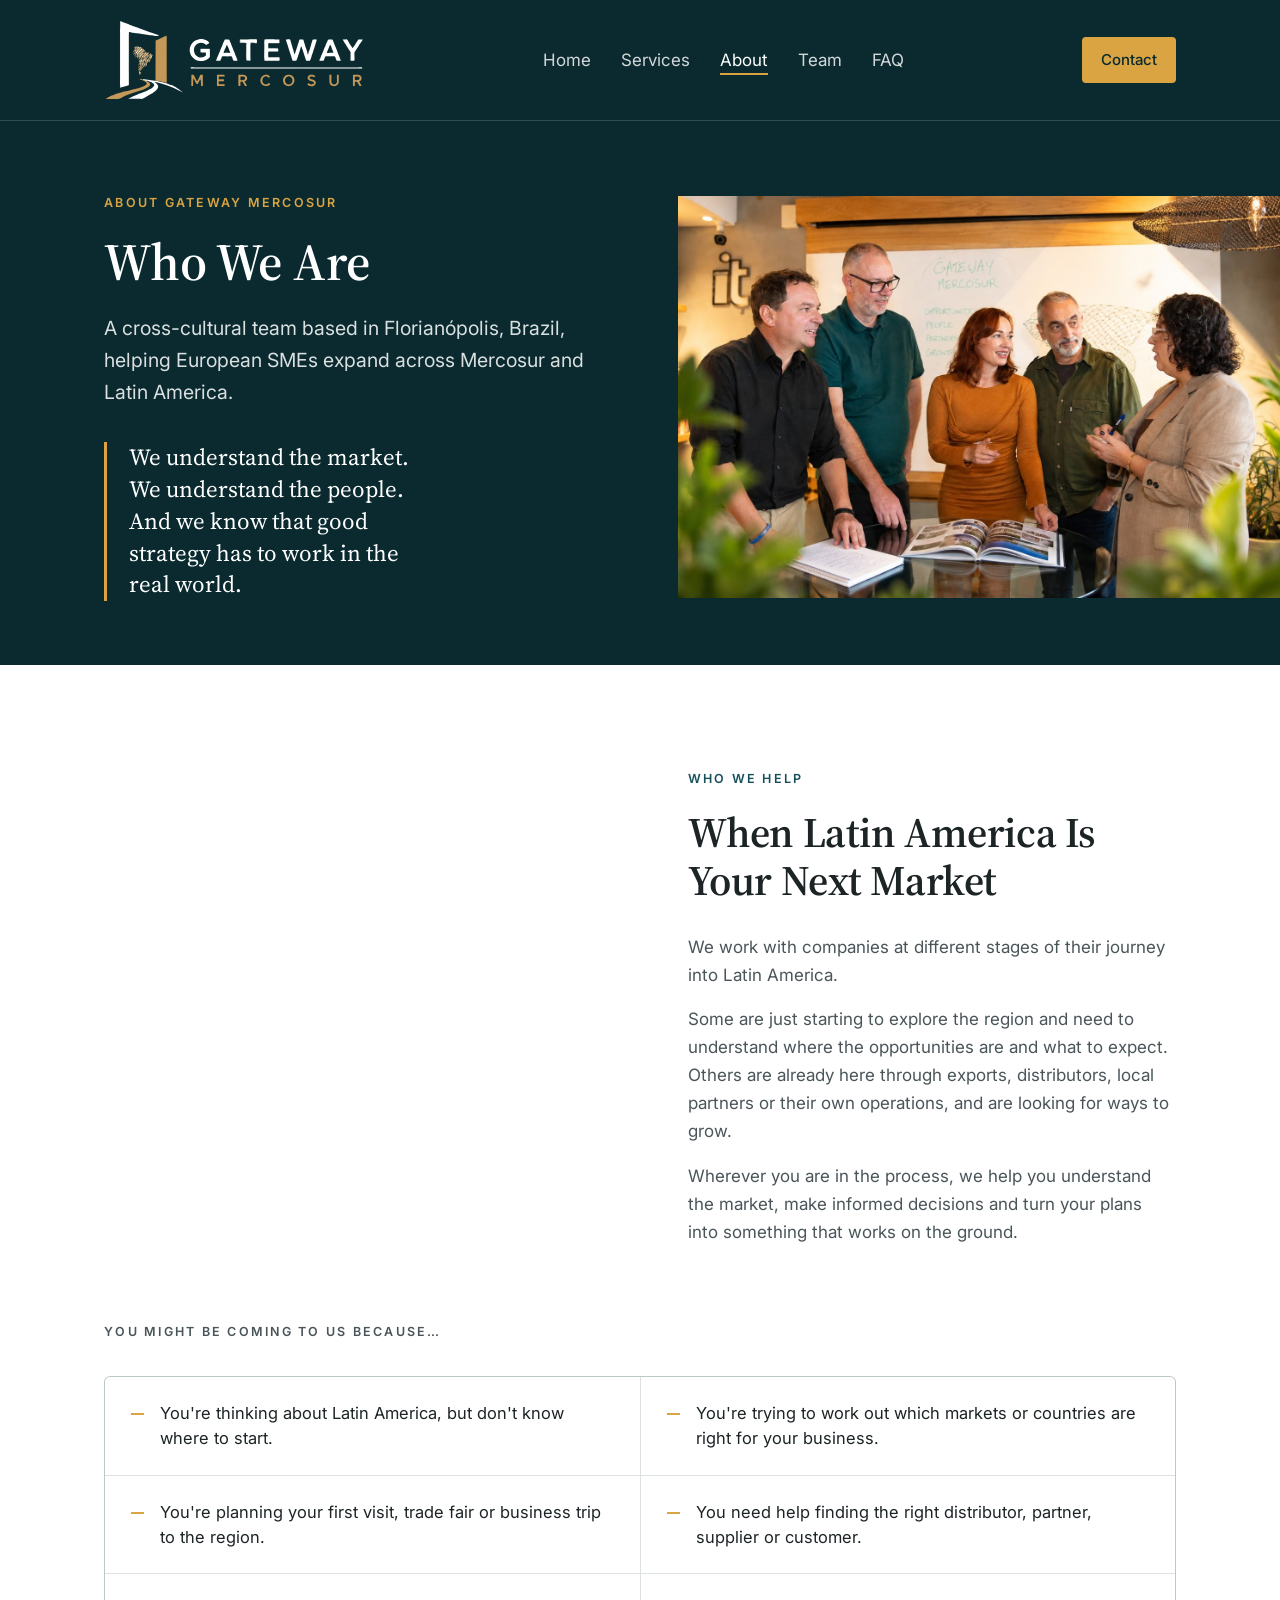
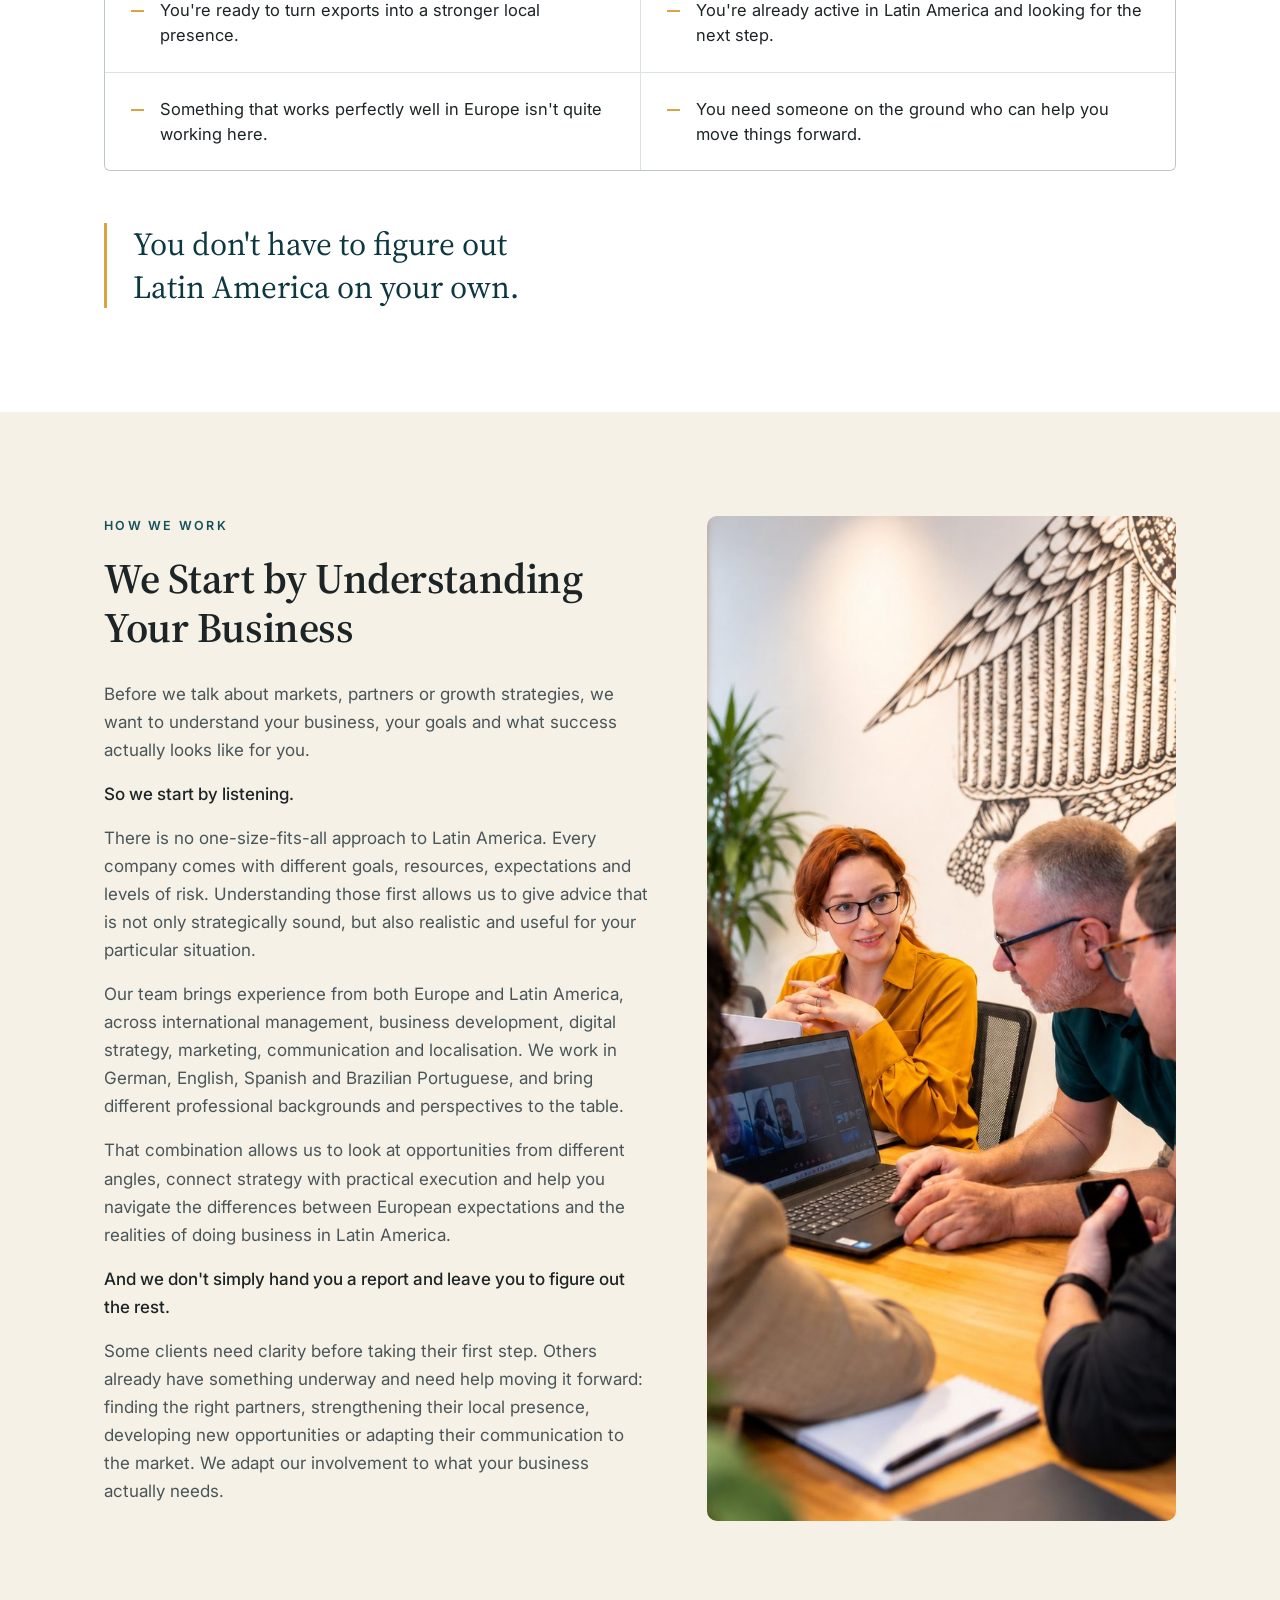
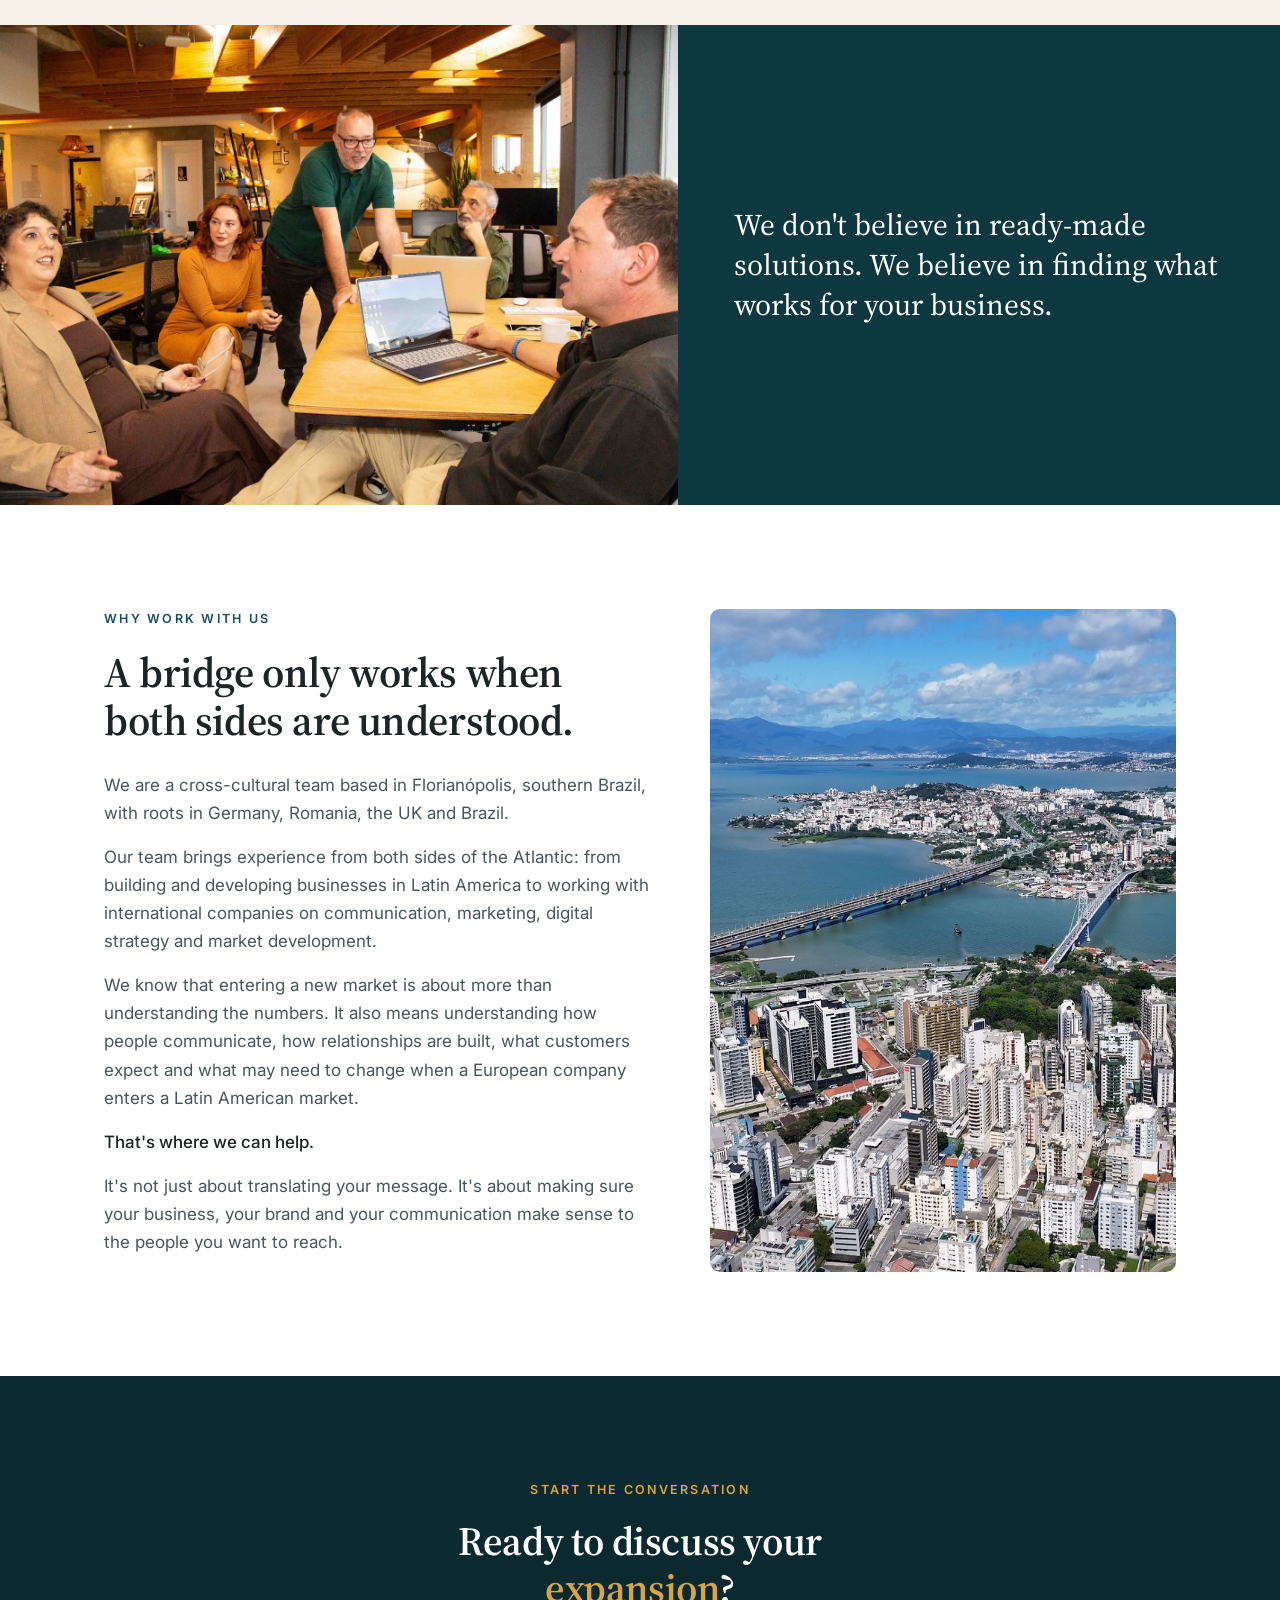
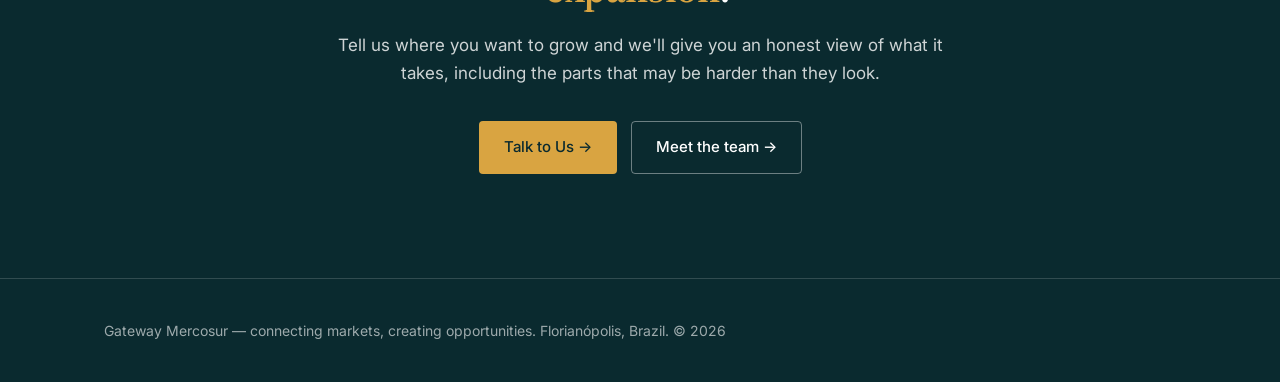
==== about.html @ ada7a51c "Initial commit" ====
<!DOCTYPE html>
<html lang="en">
<head>
<meta charset="utf-8">
<meta name="viewport" content="width=device-width, initial-scale=1">
<title>About | Gateway Mercosur</title>
<meta name="description" content="A cross-cultural team based in Florianópolis, Brazil, helping European SMEs expand across Mercosur and Latin America. Who we help, how we work, and why work with us.">
<link rel="preconnect" href="https://fonts.googleapis.com">
<link rel="preconnect" href="https://fonts.gstatic.com" crossorigin>
<link href="https://fonts.googleapis.com/css2?family=Source+Serif+4:opsz,wght@8..60,400;8..60,600&family=Inter:wght@400;500;600&display=swap" rel="stylesheet">
<link rel="stylesheet" href="assets/css/about.css">
</head>
<body>

<nav class="nav">
  <div class="wrap">
    <a class="brand" href="index.html" aria-label="Gateway Mercosur home"><img class="logo" src="assets/img/logo.svg" alt="Gateway Mercosur" width="1307" height="402"></a>
    <ul class="navlinks">
      <li><a href="index.html">Home</a></li>
      <li><a href="services.html">Services</a></li>
      <li><a href="about.html" aria-current="page">About</a></li>
      <li><a href="team.html">Team</a></li>
      <li><a href="faq.html">FAQ</a></li>
    </ul>
    <a class="btn btn-gold" href="index.html#contact">Contact</a>
    <button class="burger" aria-label="Menu">&#9776;</button>
  </div>
</nav>

<header class="phero">
  <div class="wrap phero-grid">
    <div>
      <span class="eyebrow">About Gateway Mercosur</span>
      <h1>Who We Are</h1>
      <p class="lede">A cross-cultural team based in Florian&oacute;polis, Brazil, helping European SMEs expand across Mercosur and Latin America.</p>
      <p class="phero-quote">We understand the market. We understand the people. And we know that good strategy has to work in the real world.</p>
    </div>
    <div class="phero-art"><img src="assets/img/about-header-team.jpg" alt="The Gateway Mercosur team talking in front of a whiteboard reading Gateway Mercosur: opportunity, people, partners, growth"></div>
  </div>
</header>

<!-- WHO WE HELP -->
<section id="who-we-help">
  <div class="wrap">
    <div class="who-grid">
      <div class="who-art"><picture><source media="(max-width:900px)" srcset="assets/img/who-we-help-graphic-mobile.jpg"><img src="assets/img/who-we-help-graphic.jpg" alt="Illustration of a doorway linking Europe and Latin America, surrounded by icons for industry, people, growth and logistics" loading="lazy"></picture></div>
      <div>
      <div class="sec-head">
      <span class="eyebrow" style="color:var(--petrol-700)">Who We Help</span>
      <h2>When Latin America Is Your Next Market</h2>
    </div>
    <div class="body">
      <p>We work with companies at different stages of their journey into Latin America.</p>
      <p>Some are just starting to explore the region and need to understand where the opportunities are and what to expect. Others are already here through exports, distributors, local partners or their own operations, and are looking for ways to grow.</p>
      <p>Wherever you are in the process, we help you understand the market, make informed decisions and turn your plans into something that works on the ground.</p>
    </div>
      </div>
    </div>
    <div class="prompts-label">You might be coming to us because&hellip;</div>
    <div class="prompts">
      <div class="prompt">You're thinking about Latin America, but don't know where to start.</div>
      <div class="prompt">You're trying to work out which markets or countries are right for your business.</div>
      <div class="prompt">You're planning your first visit, trade fair or business trip to the region.</div>
      <div class="prompt">You need help finding the right distributor, partner, supplier or customer.</div>
      <div class="prompt">You're ready to turn exports into a stronger local presence.</div>
      <div class="prompt">You're already active in Latin America and looking for the next step.</div>
      <div class="prompt">Something that works perfectly well in Europe isn't quite working here.</div>
      <div class="prompt">You need someone on the ground who can help you move things forward.</div>
    </div>

    <p class="pull wide">You don't have to figure out Latin America on your own.</p>
  </div>
</section>

<!-- HOW WE WORK -->
<section class="sand" id="how-we-work">
  <div class="wrap">
    <div class="work-grid">
      <div>
      <div class="sec-head">
      <span class="eyebrow" style="color:var(--petrol-700)">How We Work</span>
      <h2>We Start by Understanding Your Business</h2>
    </div>
    <div class="body">
      <p>Before we talk about markets, partners or growth strategies, we want to understand your business, your goals and what success actually looks like for you.</p>
      <p class="punch">So we start by listening.</p>
      <p>There is no one-size-fits-all approach to Latin America. Every company comes with different goals, resources, expectations and levels of risk. Understanding those first allows us to give advice that is not only strategically sound, but also realistic and useful for your particular situation.</p>
      <p>Our team brings experience from both Europe and Latin America, across international management, business development, digital strategy, marketing, communication and localisation. We work in German, English, Spanish and Brazilian Portuguese, and bring different professional backgrounds and perspectives to the table.</p>
      <p>That combination allows us to look at opportunities from different angles, connect strategy with practical execution and help you navigate the differences between European expectations and the realities of doing business in Latin America.</p>
      <p class="punch">And we don't simply hand you a report and leave you to figure out the rest.</p>
      <p>Some clients need clarity before taking their first step. Others already have something underway and need help moving it forward: finding the right partners, strengthening their local presence, developing new opportunities or adapting their communication to the market. We adapt our involvement to what your business actually needs.</p>
    </div>
      </div>
      <div class="work-art"><img src="assets/img/about-how-we-work.jpg" alt="Four members of the Gateway Mercosur team around a table in a video call, one speaking while the others listen" loading="lazy"></div>
    </div>
  </div>
</section>

<!-- PHOTO BAND -->
<div class="band">
  <div class="grid">
    <div class="bandart"><img src="assets/img/about-office-band.jpg" alt="The Gateway Mercosur team talking around a table in their open-plan office in Florian&oacute;polis"></div>
    <div class="copy">
      <blockquote>We don't believe in ready-made solutions. We believe in finding what works for your business.</blockquote>
    </div>
  </div>
</div>

<!-- WHY WORK WITH US -->
<section id="why-work-with-us">
  <div class="wrap whygrid">
    <div>
    <div class="sec-head">
      <span class="eyebrow" style="color:var(--petrol-700)">Why Work With Us</span>
      <h2>A bridge only works when both sides are understood.</h2>
    </div>
    <div class="body">
      <p>We are a cross-cultural team based in Florian&oacute;polis, southern Brazil, with roots in Germany, Romania, the UK and Brazil.</p>
      <p>Our team brings experience from both sides of the Atlantic: from building and developing businesses in Latin America to working with international companies on communication, marketing, digital strategy and market development.</p>
      <p>We know that entering a new market is about more than understanding the numbers. It also means understanding how people communicate, how relationships are built, what customers expect and what may need to change when a European company enters a Latin American market.</p>
      <p class="punch">That's where we can help.</p>
      <p>It's not just about translating your message. It's about making sure your business, your brand and your communication make sense to the people you want to reach.</p>
    </div>
    </div>
    <div class="whyart"><picture><source media="(max-width:900px)" srcset="assets/img/about-header-team-mobile.jpg"><img src="assets/img/florianopolis-bridges.jpg" alt="Aerial view of Florian&oacute;polis, Brazil, with the Herc&iacute;lio Luz and Colombo Salles bridges crossing the bay to the mainland" loading="lazy"></picture></div>
  </div>
</section>

<section class="cta" id="contact">
  <div class="wrap narrow">
    <span class="eyebrow">Start the conversation</span>
    <h2>Ready to discuss your <span class="accent">expansion</span>?</h2>
    <p>Tell us where you want to grow and we'll give you an honest view of what it takes, including the parts that may be harder than they look.</p>
    <div class="actions">
      <a class="btn btn-gold" href="mailto:hello@gatewaymercosur.com">Talk to Us &rarr;</a>
      <a class="btn btn-line" href="team.html">Meet the team &rarr;</a>
    </div>
  </div>
</section>

<footer>
  <div class="wrap">Gateway Mercosur &mdash; connecting markets, creating opportunities. Florian&oacute;polis, Brazil. &copy; 2026</div>
</footer>

</body>
</html>
---- assets/css/about.css ----
:root{
  --petrol-900:#0A2A2F; --petrol-800:#0E383F; --petrol-700:#16505A;
  --gold:#D9A441; --gold-soft:#EFC97E;
  --sand:#F6F1E6; --sand-deep:#EDE5D4;
  --ink:#1C2426; --ink-soft:#4A5559;
  --line:rgba(10,42,47,.14); --line-dark:rgba(255,255,255,.16);
  --serif:"Source Serif 4",Georgia,serif; --sans:"Inter",system-ui,-apple-system,sans-serif;
  --wrap:1120px;
}
*{box-sizing:border-box}
html{scroll-behavior:smooth}
section[id],header[id],div[id]{scroll-margin-top:132px}
html{overflow-x:hidden}
body{overflow-x:hidden;margin:0;font-family:var(--sans);color:var(--ink);background:#fff;font-size:17px;line-height:1.65;-webkit-font-smoothing:antialiased}
h1,h2,h3{font-family:var(--serif);font-weight:600;line-height:1.16;letter-spacing:-.01em;margin:0}
p{margin:0 0 1.1rem}
a{color:inherit}
img{max-width:100%;display:block}
.wrap{max-width:var(--wrap);margin:0 auto;padding:0 24px}
.narrow{max-width:720px}

/* nav */
.nav{position:sticky;top:0;z-index:60;background:var(--petrol-900);border-bottom:1px solid var(--line-dark)}
.nav .wrap{display:flex;align-items:center;justify-content:space-between;height:120px;gap:18px}
.brand{display:flex;align-items:center;text-decoration:none;flex:0 0 auto}
.brand .logo{height:80px;width:auto;display:block}
.navlinks{display:flex;align-items:center;gap:30px;list-style:none;margin:0;padding:0}
.navlinks a{color:rgba(255,255,255,.82);text-decoration:none;font-size:17px;white-space:nowrap}
.navlinks a:hover,.navlinks a[aria-current]{color:#fff}
.navlinks a[aria-current]{border-bottom:2px solid var(--gold);padding-bottom:3px}
.btn{display:inline-flex;align-items:center;gap:8px;border-radius:4px;font-family:var(--sans);font-size:15px;font-weight:500;padding:13px 24px;text-decoration:none;border:1px solid transparent;cursor:pointer;transition:background .15s,color .15s}
.btn-gold{background:var(--gold);color:var(--petrol-900)}
.btn-gold:hover{background:var(--gold-soft)}
.btn-line{border-color:rgba(255,255,255,.4);color:#fff}
.btn-line:hover{background:rgba(255,255,255,.1)}
.btn-dark{border-color:var(--petrol-900);color:var(--petrol-900)}
.btn-dark:hover{background:var(--petrol-900);color:#fff}
.nav .btn{padding:10px 18px}
.burger{display:none;background:none;border:0;color:#fff;font-size:24px;cursor:pointer}

/* hero */
.phero{background:var(--petrol-900);color:#fff;padding:72px 0 64px;overflow:hidden}
.eyebrow{font-size:12.5px;font-weight:600;letter-spacing:.18em;text-transform:uppercase;color:var(--gold);display:block;margin-bottom:18px}
.phero h1{font-size:clamp(34px,4.2vw,52px);color:#fff;max-width:11ch}
.phero .lede{font-size:19.5px;color:rgba(255,255,255,.85);max-width:44ch;margin-top:20px;margin-bottom:0}
.phero-quote{font-family:var(--serif);font-size:clamp(18px,1.9vw,23px);line-height:1.38;color:#fff;border-left:3px solid var(--gold);padding-left:22px;margin:34px 0 0;max-width:30ch}
.phero-grid{display:grid;grid-template-columns:1.02fr .98fr;gap:56px;align-items:center}
.phero-art{position:relative;margin-right:calc(-1 * max(24px, (100vw - 1120px)/2 + 24px));overflow:hidden;aspect-ratio:3/2}
.phero-art img{position:absolute;inset:0;width:100%;height:100%;object-fit:cover;object-position:50% 50%;display:block}
/* sections */
section{padding:104px 0}
.sand{background:var(--sand)}
.sec-head{max-width:760px}
.sec-head h2{font-size:clamp(28px,3.4vw,42px);margin-top:4px}
.body{max-width:66ch;margin-top:28px;color:var(--ink-soft)}
.body p{margin-bottom:1rem}
.body .punch{color:var(--ink);font-weight:500}

.who-grid{display:grid;grid-template-columns:1.05fr .95fr;gap:44px;align-items:stretch}
.who-art{display:flex;align-items:flex-start}
.who-art img{height:100%;width:auto;max-width:100%;object-fit:contain;object-position:left top;display:block;margin:0;mix-blend-mode:multiply}

/* pull quote */
.whygrid{display:grid;grid-template-columns:1.08fr .92fr;gap:60px;align-items:stretch}
.whygrid .body{margin-top:26px}
.whyart{position:relative;z-index:0;min-height:300px;border-radius:10px;overflow:hidden}
.whyart img{position:absolute;inset:0;width:100%;height:100%;object-fit:cover;object-position:50% 45%;display:block}
.whyart:after{content:"";position:absolute;right:-14px;bottom:-14px;width:104px;height:104px;
  border-right:2px solid var(--gold);border-bottom:2px solid var(--gold);border-radius:0 0 10px 0;z-index:-1}
.pull{font-family:var(--serif);font-size:clamp(23px,2.7vw,32px);line-height:1.32;color:var(--petrol-800);
  border-left:3px solid var(--gold);padding-left:26px;margin:52px 0 0;max-width:22ch}
.pull.wide{max-width:30ch}

/* "you might be coming to us because" */
.prompts{display:grid;grid-template-columns:repeat(2,1fr);gap:1px;background:var(--line);
  border:1px solid var(--line);border-radius:6px;overflow:hidden;margin-top:34px}
.prompt{background:#fff;padding:24px 26px;font-size:16.5px;line-height:1.5;color:var(--ink);
  display:flex;gap:16px;align-items:flex-start}
.sand .prompt{background:var(--sand)}
.prompt:before{content:"";flex:0 0 auto;width:13px;height:2px;background:var(--gold);margin-top:12px}
.prompts-label{font-size:12.5px;font-weight:600;letter-spacing:.18em;text-transform:uppercase;color:var(--ink-soft);margin-top:60px}

.work-grid{display:grid;grid-template-columns:1.08fr .92fr;gap:52px;align-items:stretch}
.work-art{position:relative;z-index:0;border-radius:10px;overflow:hidden;min-height:420px}
.work-art img{position:absolute;inset:0;width:100%;height:100%;object-fit:cover;object-position:50% 38%;display:block}

/* photo band */
.band{background:var(--petrol-800);color:#fff;padding:0}
.band .grid{display:grid;grid-template-columns:1.06fr .94fr;min-height:min(480px,64vh)}
.bandart{position:relative;overflow:hidden}
.bandart img{position:absolute;inset:0;width:100%;height:100%;object-fit:cover;object-position:50% 44%}
.band .copy{padding:64px 56px;display:flex;flex-direction:column;justify-content:center}
.band blockquote{margin:0;font-family:var(--serif);font-size:clamp(22px,2.5vw,30px);line-height:1.34}
.band .who{margin-top:24px;font-size:15.5px;color:rgba(255,255,255,.75);max-width:44ch}
.band .who b{color:#fff;font-weight:600}

/* cta */
.cta{background:var(--petrol-900);color:#fff;text-align:center}
.cta h2{color:#fff;font-size:clamp(28px,3.4vw,40px);max-width:20ch;margin:0 auto}
.cta .accent{color:var(--gold)}
.cta p{color:rgba(255,255,255,.8);max-width:58ch;margin:20px auto 0;font-size:17px}
.cta .actions{display:flex;gap:14px;justify-content:center;flex-wrap:wrap;margin-top:34px}

footer{background:var(--petrol-900);color:rgba(255,255,255,.6);border-top:1px solid var(--line-dark);padding:40px 0;font-size:14px}

@media(max-width:900px){
  section[id],header[id],div[id]{scroll-margin-top:92px}
  .navlinks{display:none}
  .burger{display:block}
  .brand .logo{height:46px}
  .nav .btn{padding:7px 13px;font-size:13.5px;margin-left:auto}
  .nav .wrap{gap:12px}
  .nav .wrap{height:80px}
  .phero{padding:48px 0 44px}
  .phero-grid{grid-template-columns:1fr;gap:26px}
  .phero-art{margin-right:0;aspect-ratio:3/2}
  .phero-art img{object-position:50% 50%}

  section{padding:64px 0}
  .prompts{grid-template-columns:1fr}
  .work-grid{grid-template-columns:1fr;gap:26px}
  .work-art{min-height:0;aspect-ratio:3/4;width:min(100%,340px);margin-left:auto;margin-right:auto}
  .who-grid{grid-template-columns:1fr;gap:20px}
  .who-art{order:2;display:block}
  .who-art img{height:auto;width:100%;max-width:none;object-fit:initial;margin:0 auto}
  .whygrid{grid-template-columns:1fr;gap:30px}
  .whyart{order:2;min-height:0;position:static;overflow:visible;border-radius:0}
  .whyart img{position:static;width:100%;height:auto;object-fit:initial;border-radius:10px}
  .whyart:after{display:none}
  .pull{font-size:22px;padding-left:18px;margin-top:38px;max-width:none}
  .band .grid{grid-template-columns:1fr}
  .bandart{aspect-ratio:7/5}
  .band .copy{padding:44px 24px}
}
@media(prefers-reduced-motion:reduce){html{scroll-behavior:auto}}
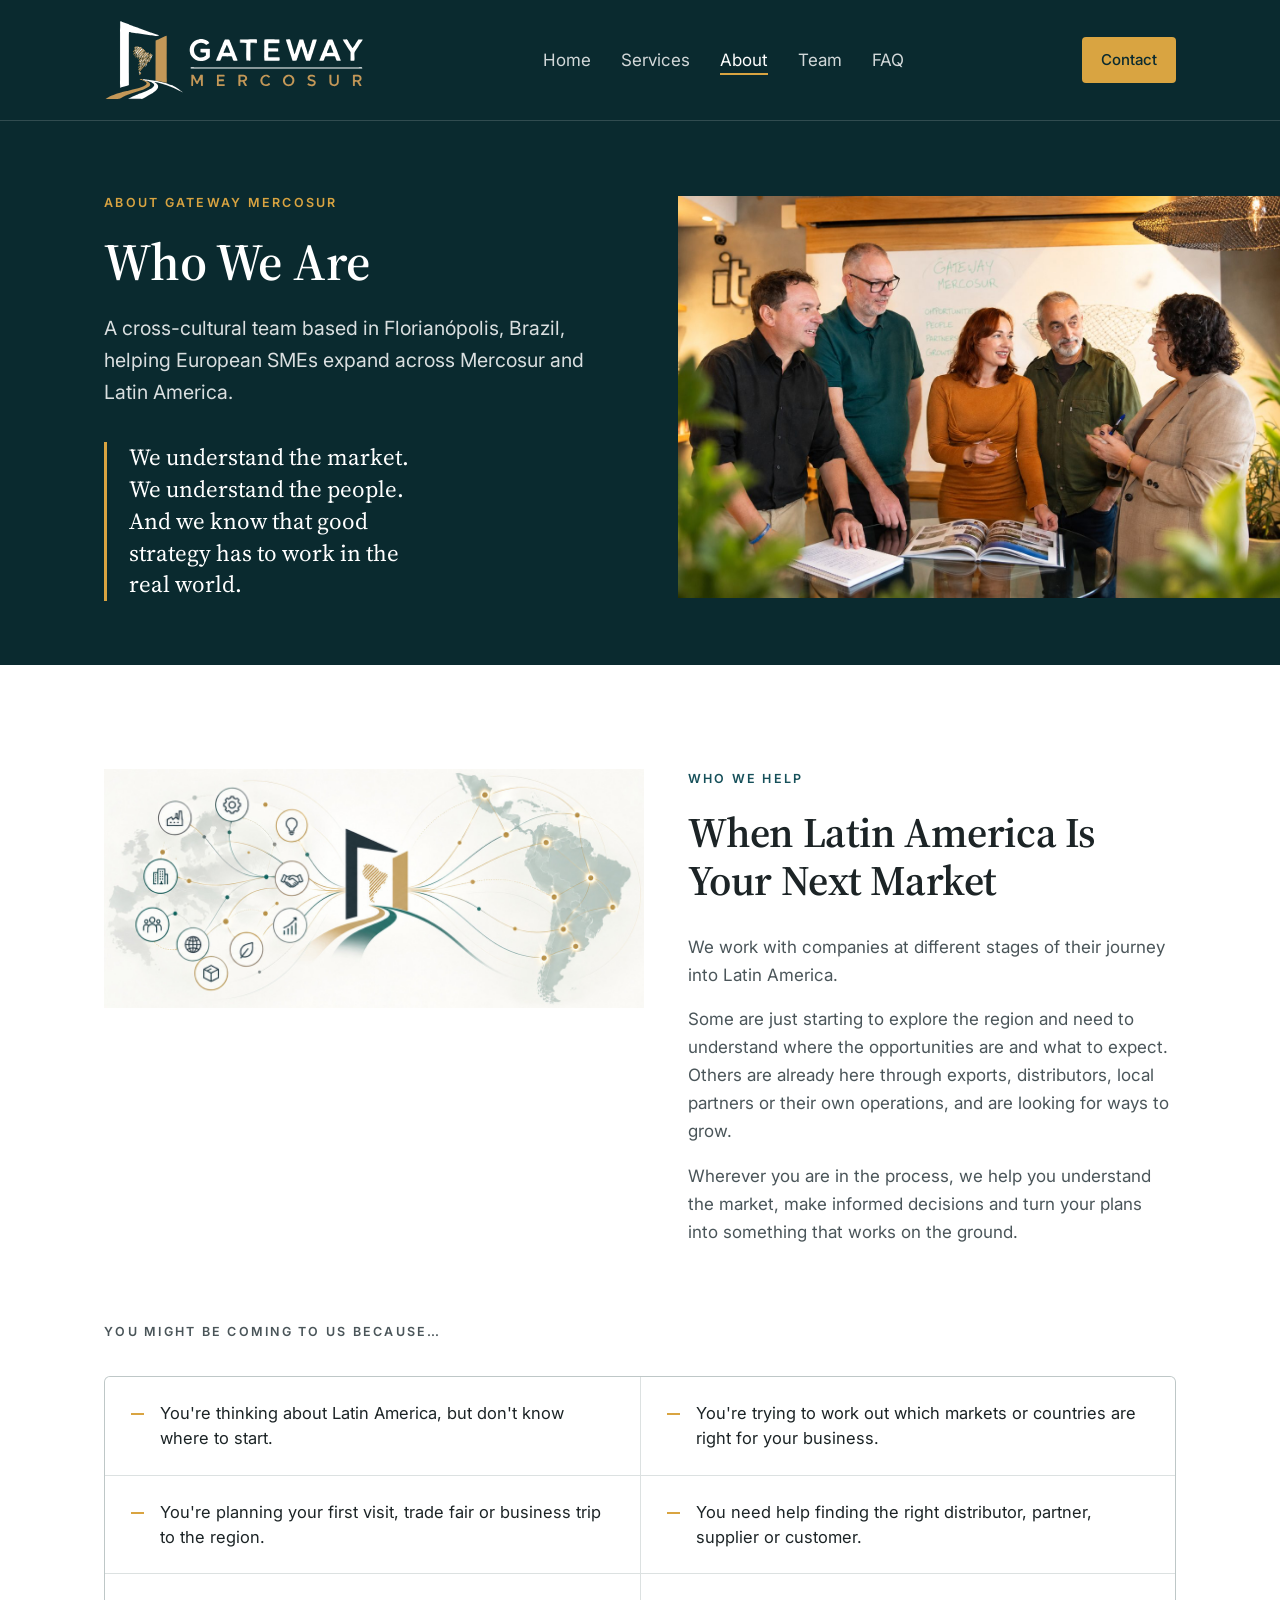
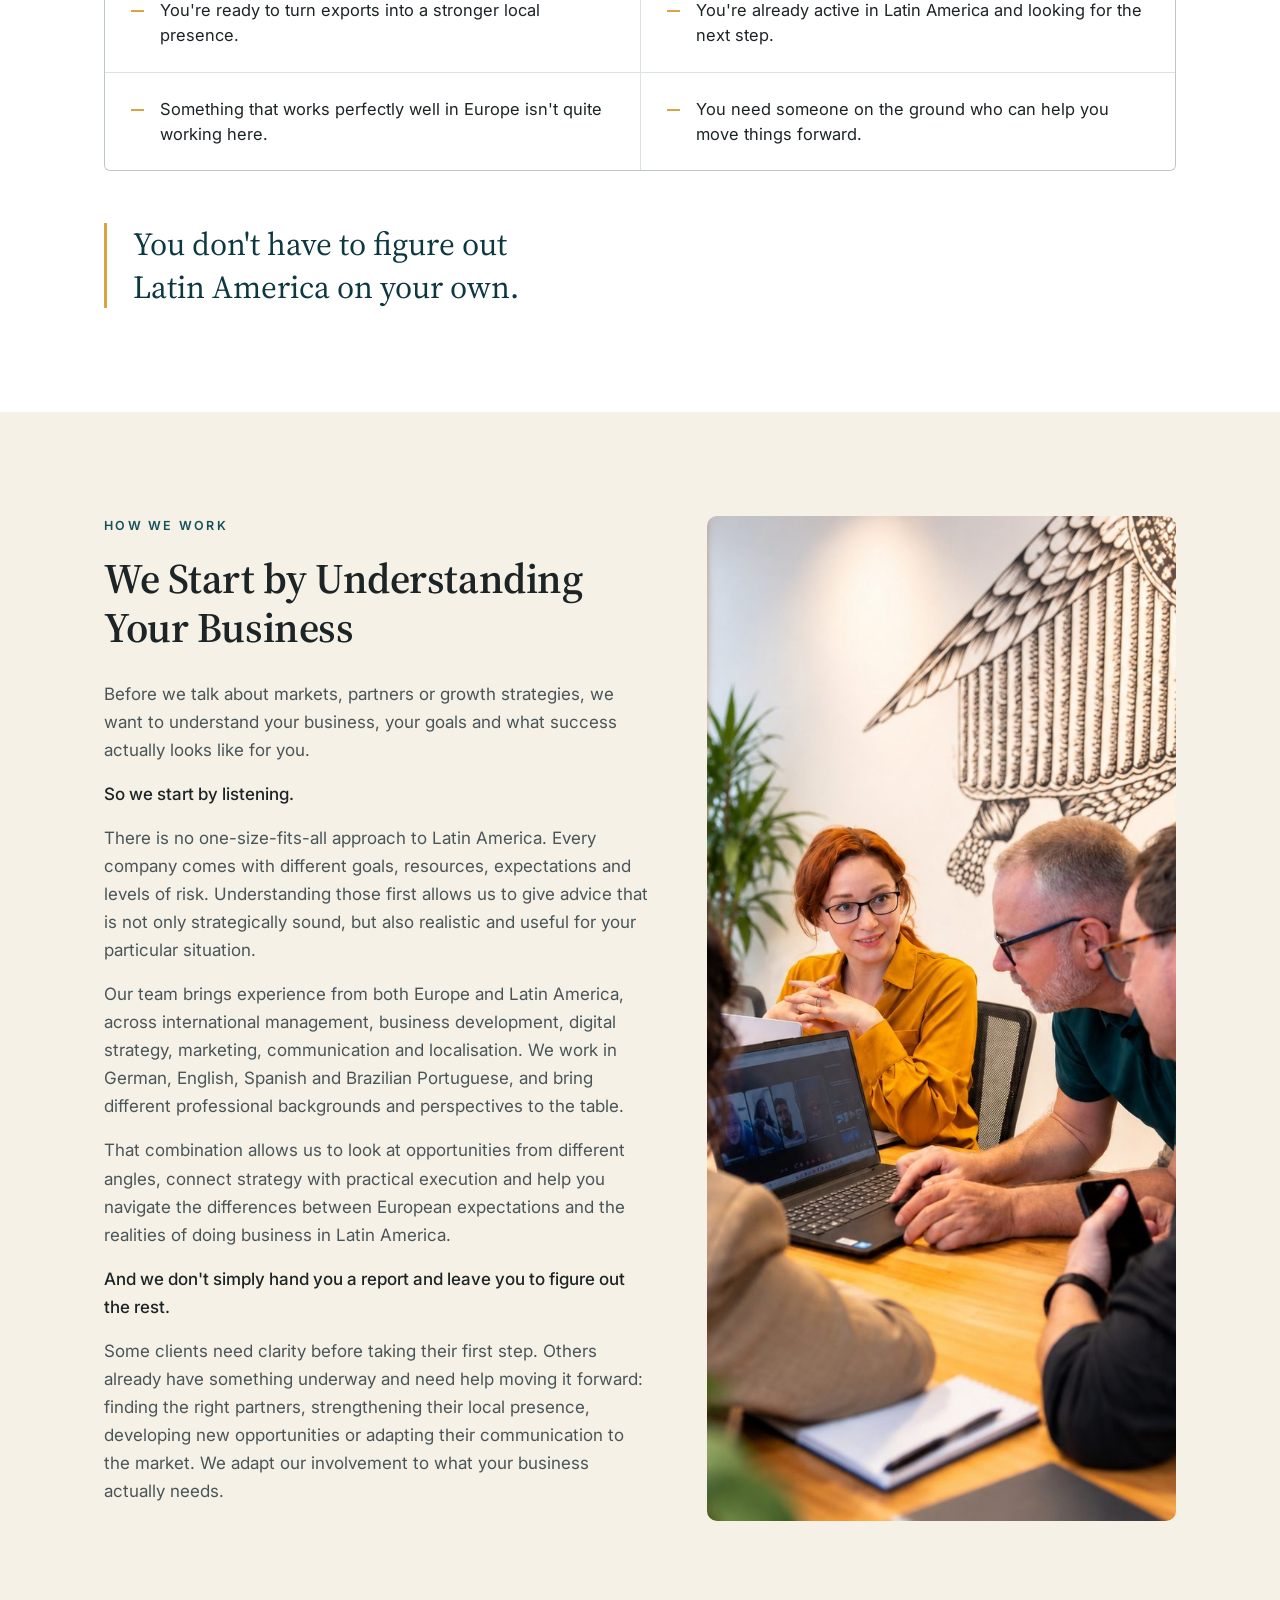
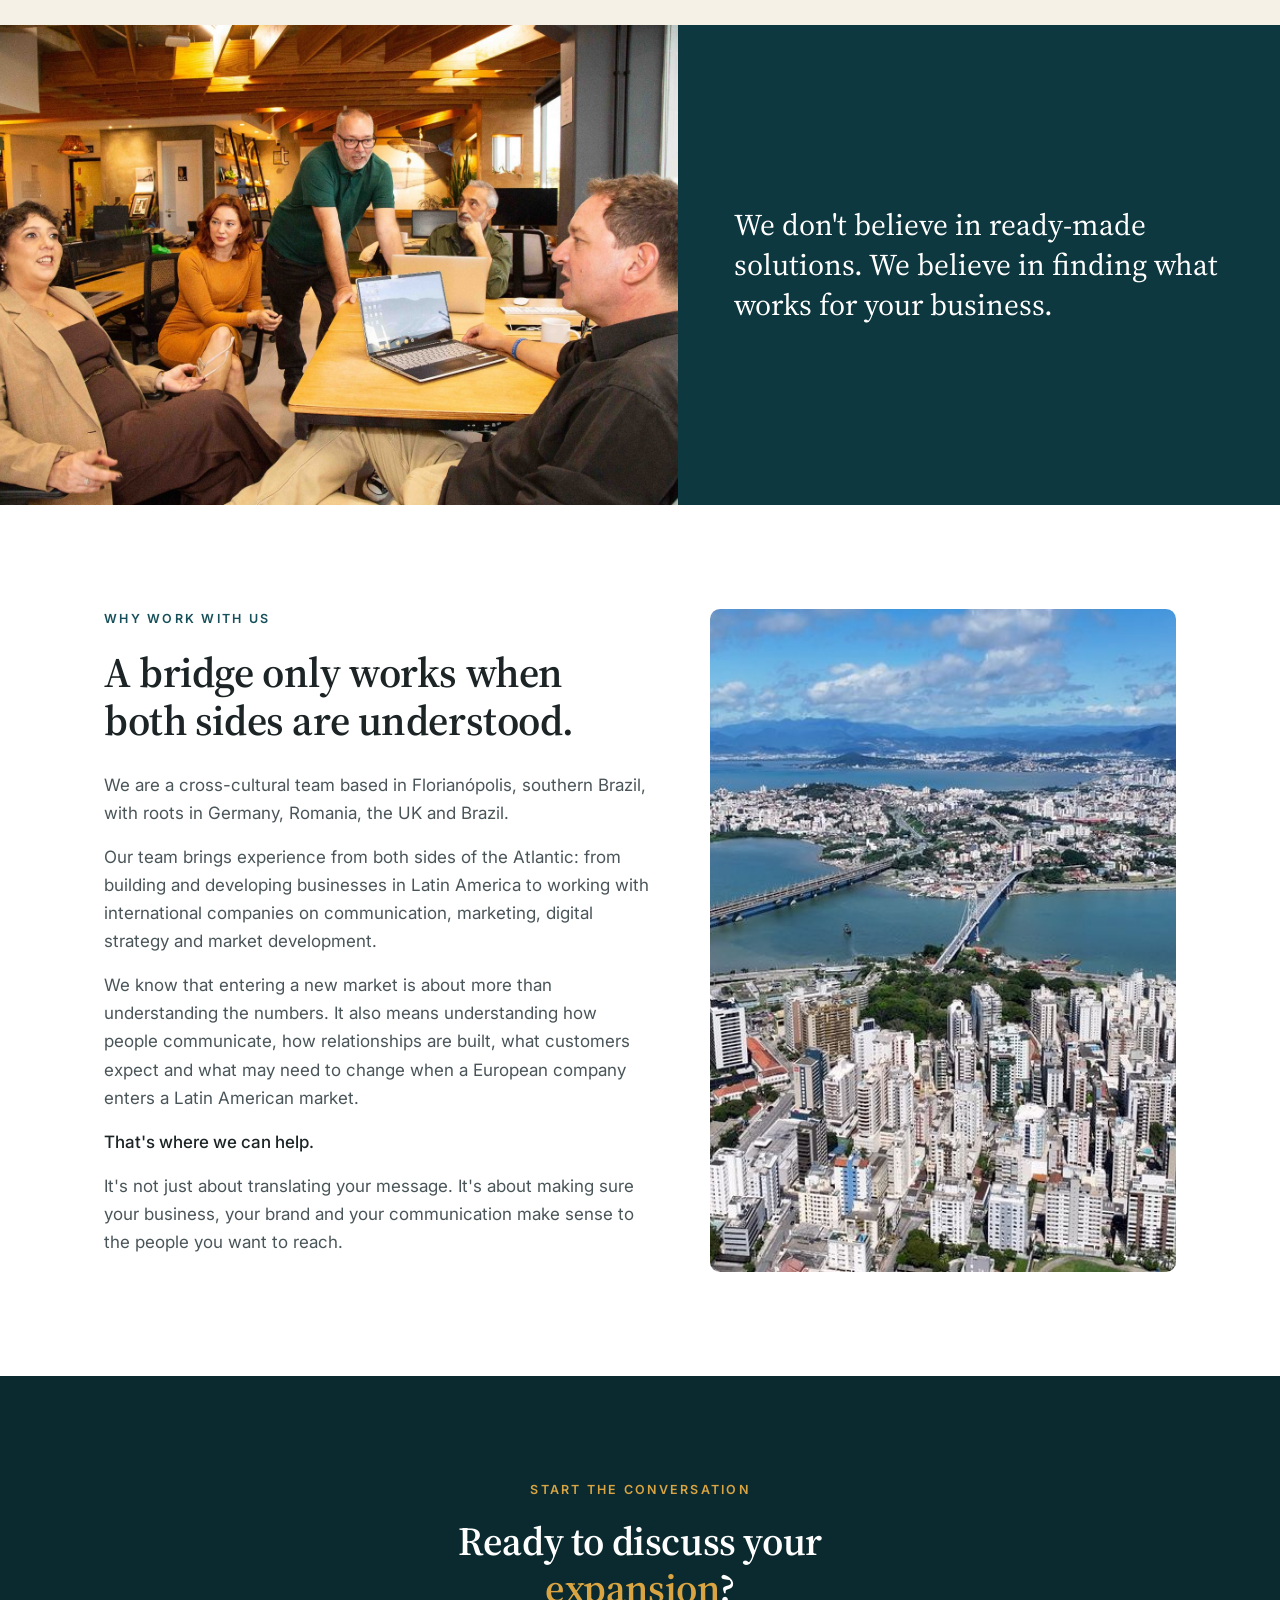
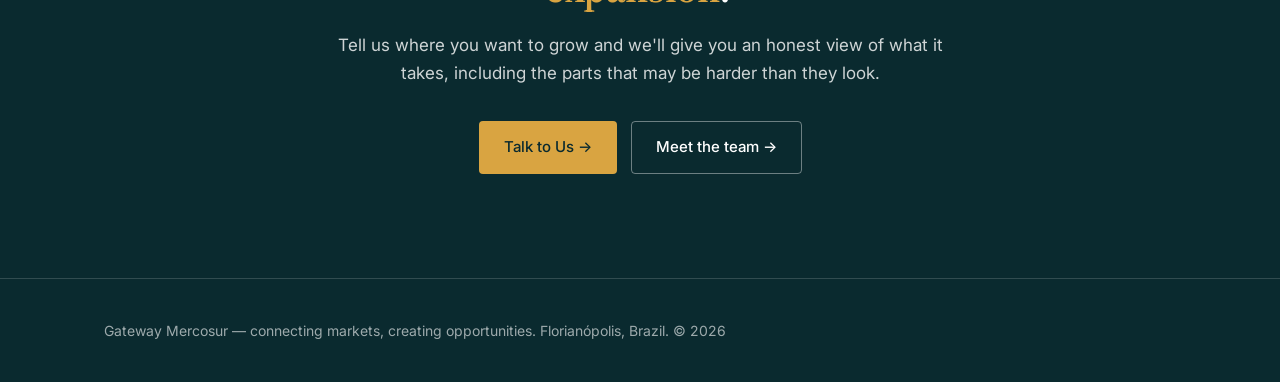
==== commit 04c638c6: "mobile site navigation" ====
--- a/about.html
+++ b/about.html
@@ -15,7 +15,7 @@
 <nav class="nav">
   <div class="wrap">
     <a class="brand" href="index.html" aria-label="Gateway Mercosur home"><img class="logo" src="assets/img/logo.svg" alt="Gateway Mercosur" width="1307" height="402"></a>
-    <ul class="navlinks">
+    <ul class="navlinks" id="mobile-menu">
       <li><a href="index.html">Home</a></li>
       <li><a href="services.html">Services</a></li>
       <li><a href="about.html" aria-current="page">About</a></li>
@@ -23,7 +23,7 @@
       <li><a href="faq.html">FAQ</a></li>
     </ul>
     <a class="btn btn-gold" href="index.html#contact">Contact</a>
-    <button class="burger" aria-label="Menu">&#9776;</button>
+    <button class="burger" type="button" aria-label="Menu" aria-controls="mobile-menu" aria-expanded="false">&#9776;</button>
   </div>
 </nav>
 
@@ -142,5 +142,6 @@
   <div class="wrap">Gateway Mercosur &mdash; connecting markets, creating opportunities. Florian&oacute;polis, Brazil. &copy; 2026</div>
 </footer>
 
+<script src="assets/js/nav.js"></script>
 </body>
 </html>
--- a/assets/css/about.css
+++ b/assets/css/about.css
@@ -106,6 +106,8 @@
 @media(max-width:900px){
   section[id],header[id],div[id]{scroll-margin-top:92px}
   .navlinks{display:none}
+  .nav.menu-open .navlinks{display:flex;position:absolute;top:80px;left:0;right:0;flex-direction:column;align-items:stretch;gap:0;padding:8px 24px 16px;background:var(--petrol-900);border-top:1px solid var(--line-dark)}
+  .nav.menu-open .navlinks a{display:block;padding:10px 0}
   .burger{display:block}
   .brand .logo{height:46px}
   .nav .btn{padding:7px 13px;font-size:13.5px;margin-left:auto}
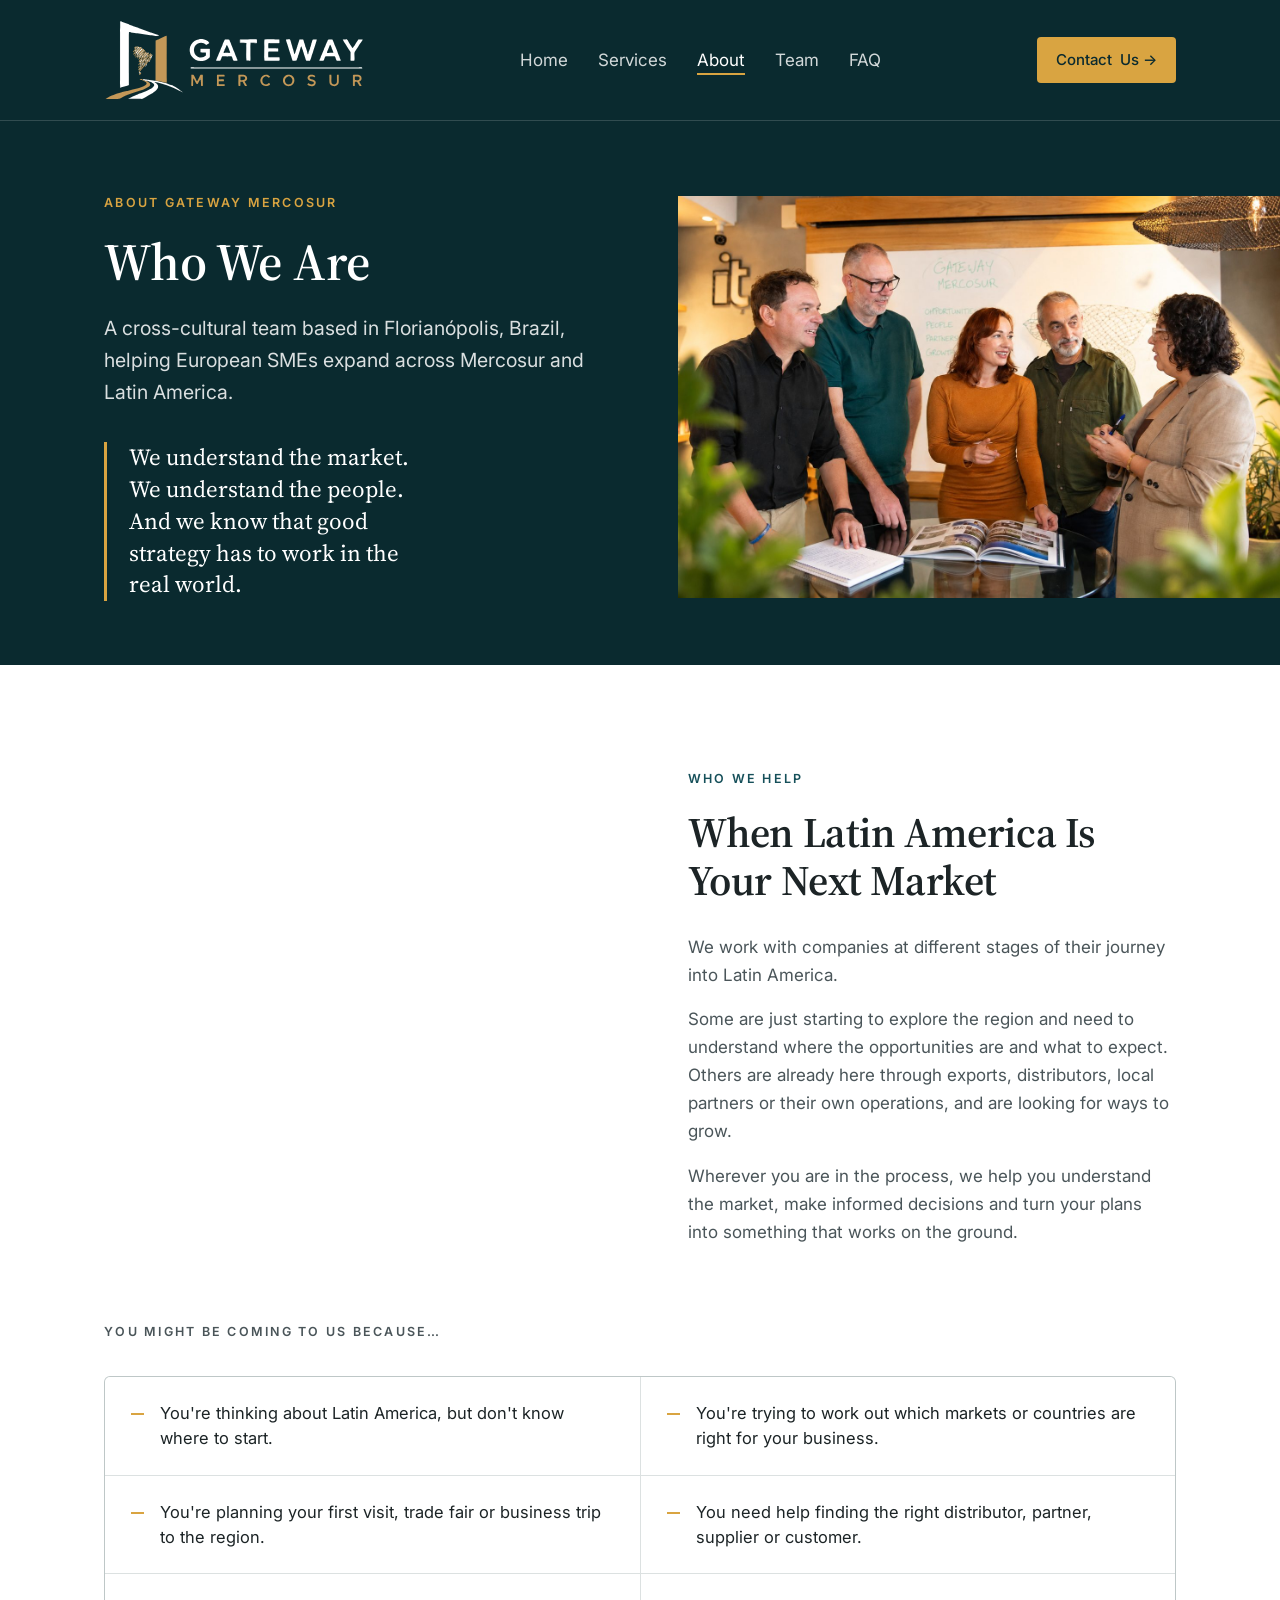
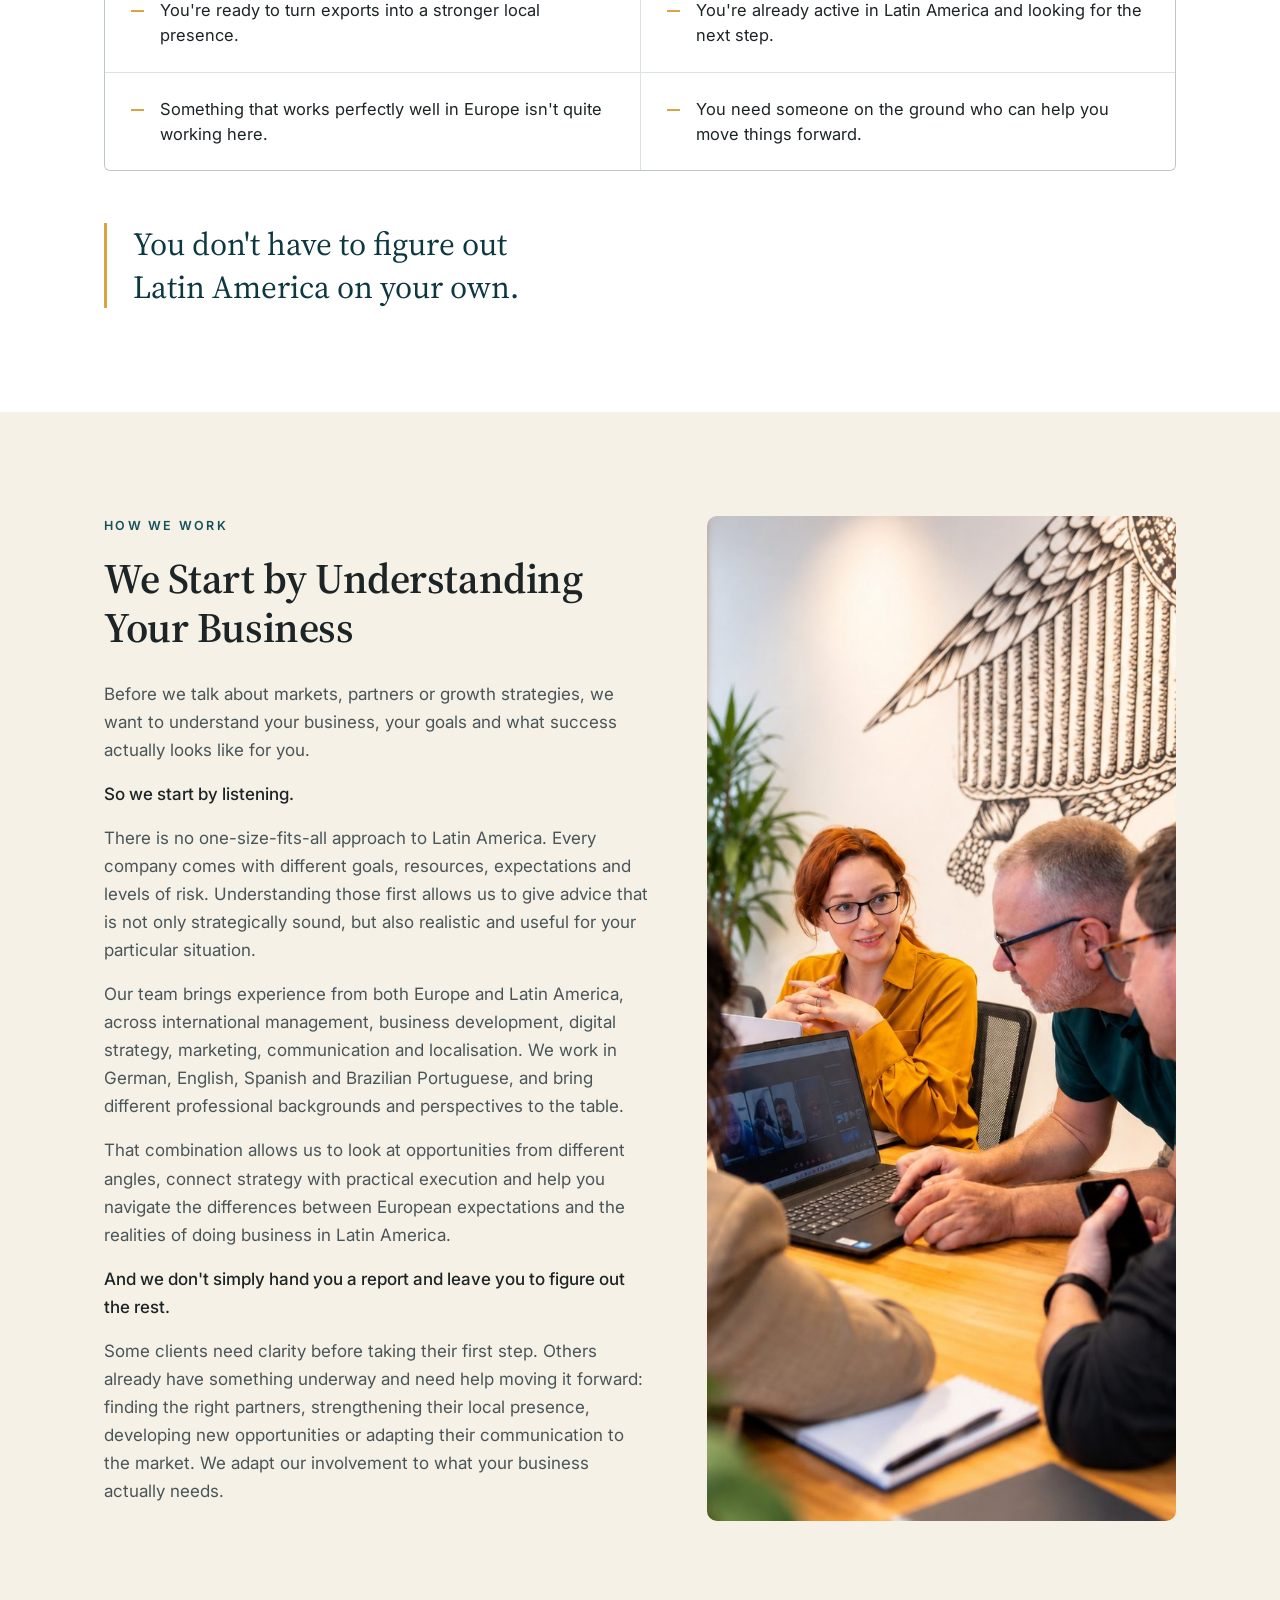
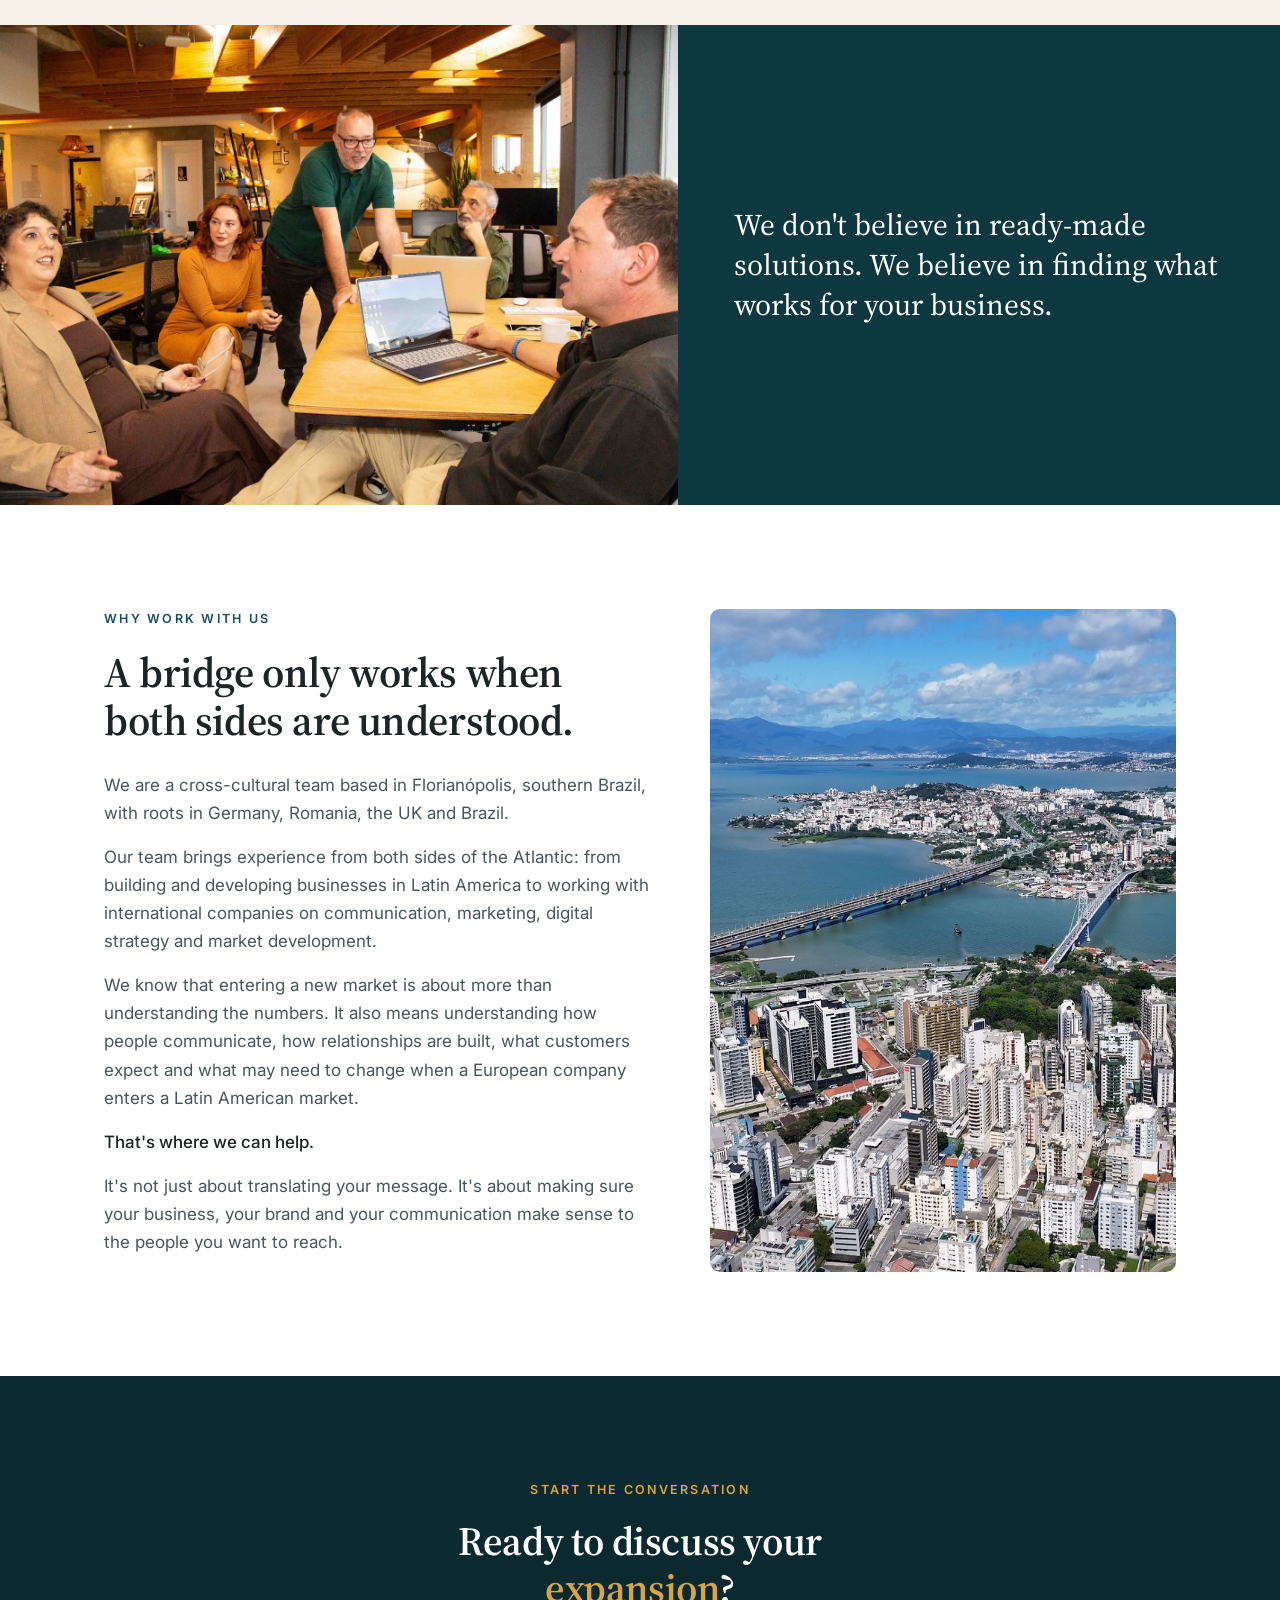
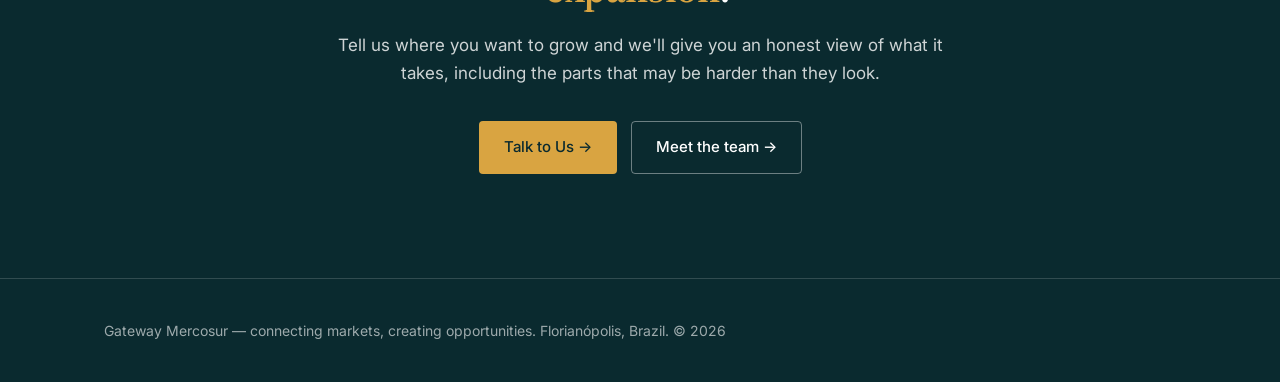
==== commit 82f7f797: "Replace home hero with new banner images - Swap desktop and mobile home headers to the new port bann" ====
--- a/about.html
+++ b/about.html
@@ -22,7 +22,7 @@
       <li><a href="team.html">Team</a></li>
       <li><a href="faq.html">FAQ</a></li>
     </ul>
-    <a class="btn btn-gold" href="index.html#contact">Contact</a>
+    <a class="btn btn-gold" href="index.html#contact">Contact<span class="nav-cta-extra"> Us &rarr;</span></a>
     <button class="burger" type="button" aria-label="Menu" aria-controls="mobile-menu" aria-expanded="false">&#9776;</button>
   </div>
 </nav>
--- a/assets/css/about.css
+++ b/assets/css/about.css
@@ -10,8 +10,8 @@
 *{box-sizing:border-box}
 html{scroll-behavior:smooth}
 section[id],header[id],div[id]{scroll-margin-top:132px}
-html{overflow-x:hidden}
-body{overflow-x:hidden;margin:0;font-family:var(--sans);color:var(--ink);background:#fff;font-size:17px;line-height:1.65;-webkit-font-smoothing:antialiased}
+html{overflow-x:clip}
+body{overflow-x:clip;margin:0;font-family:var(--sans);color:var(--ink);background:#fff;font-size:17px;line-height:1.65;-webkit-font-smoothing:antialiased}
 h1,h2,h3{font-family:var(--serif);font-weight:600;line-height:1.16;letter-spacing:-.01em;margin:0}
 p{margin:0 0 1.1rem}
 a{color:inherit}
@@ -111,6 +111,7 @@
   .burger{display:block}
   .brand .logo{height:46px}
   .nav .btn{padding:7px 13px;font-size:13.5px;margin-left:auto}
+  .nav-cta-extra{display:none}
   .nav .wrap{gap:12px}
   .nav .wrap{height:80px}
   .phero{padding:48px 0 44px}
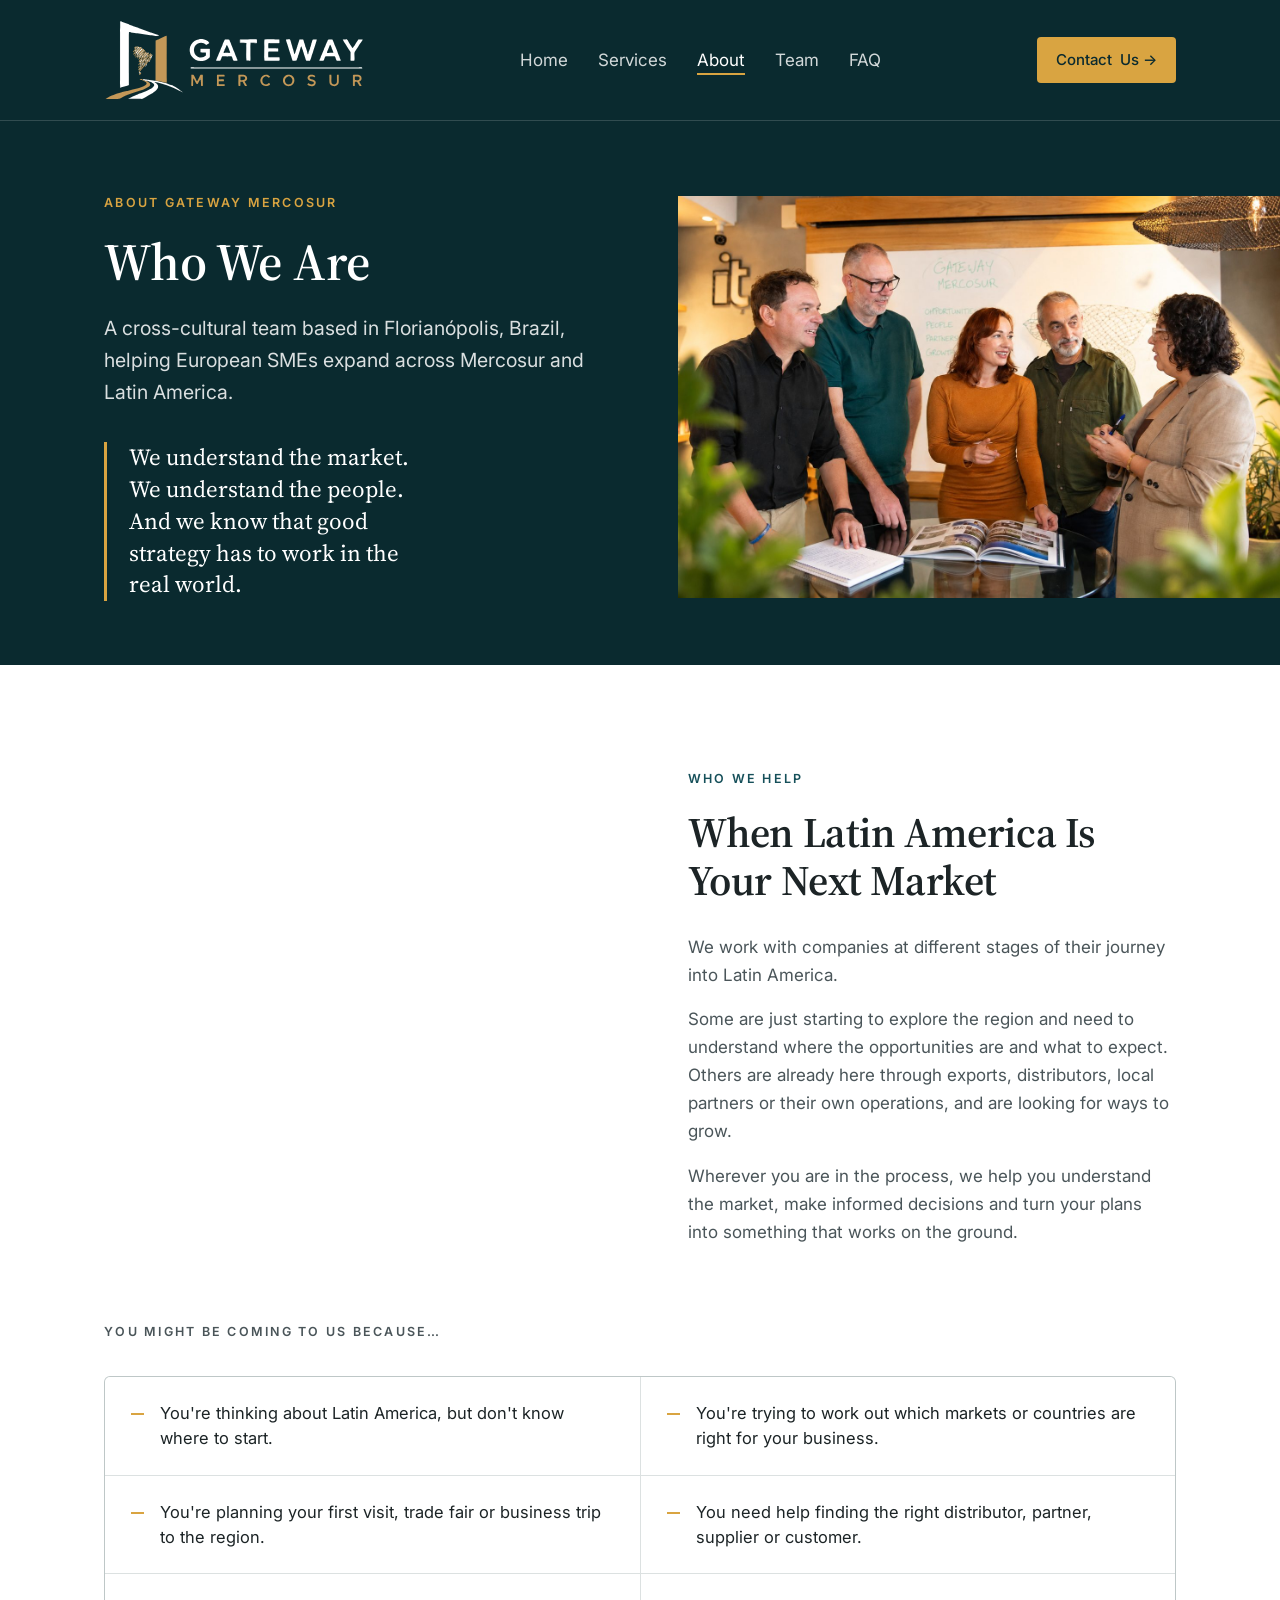
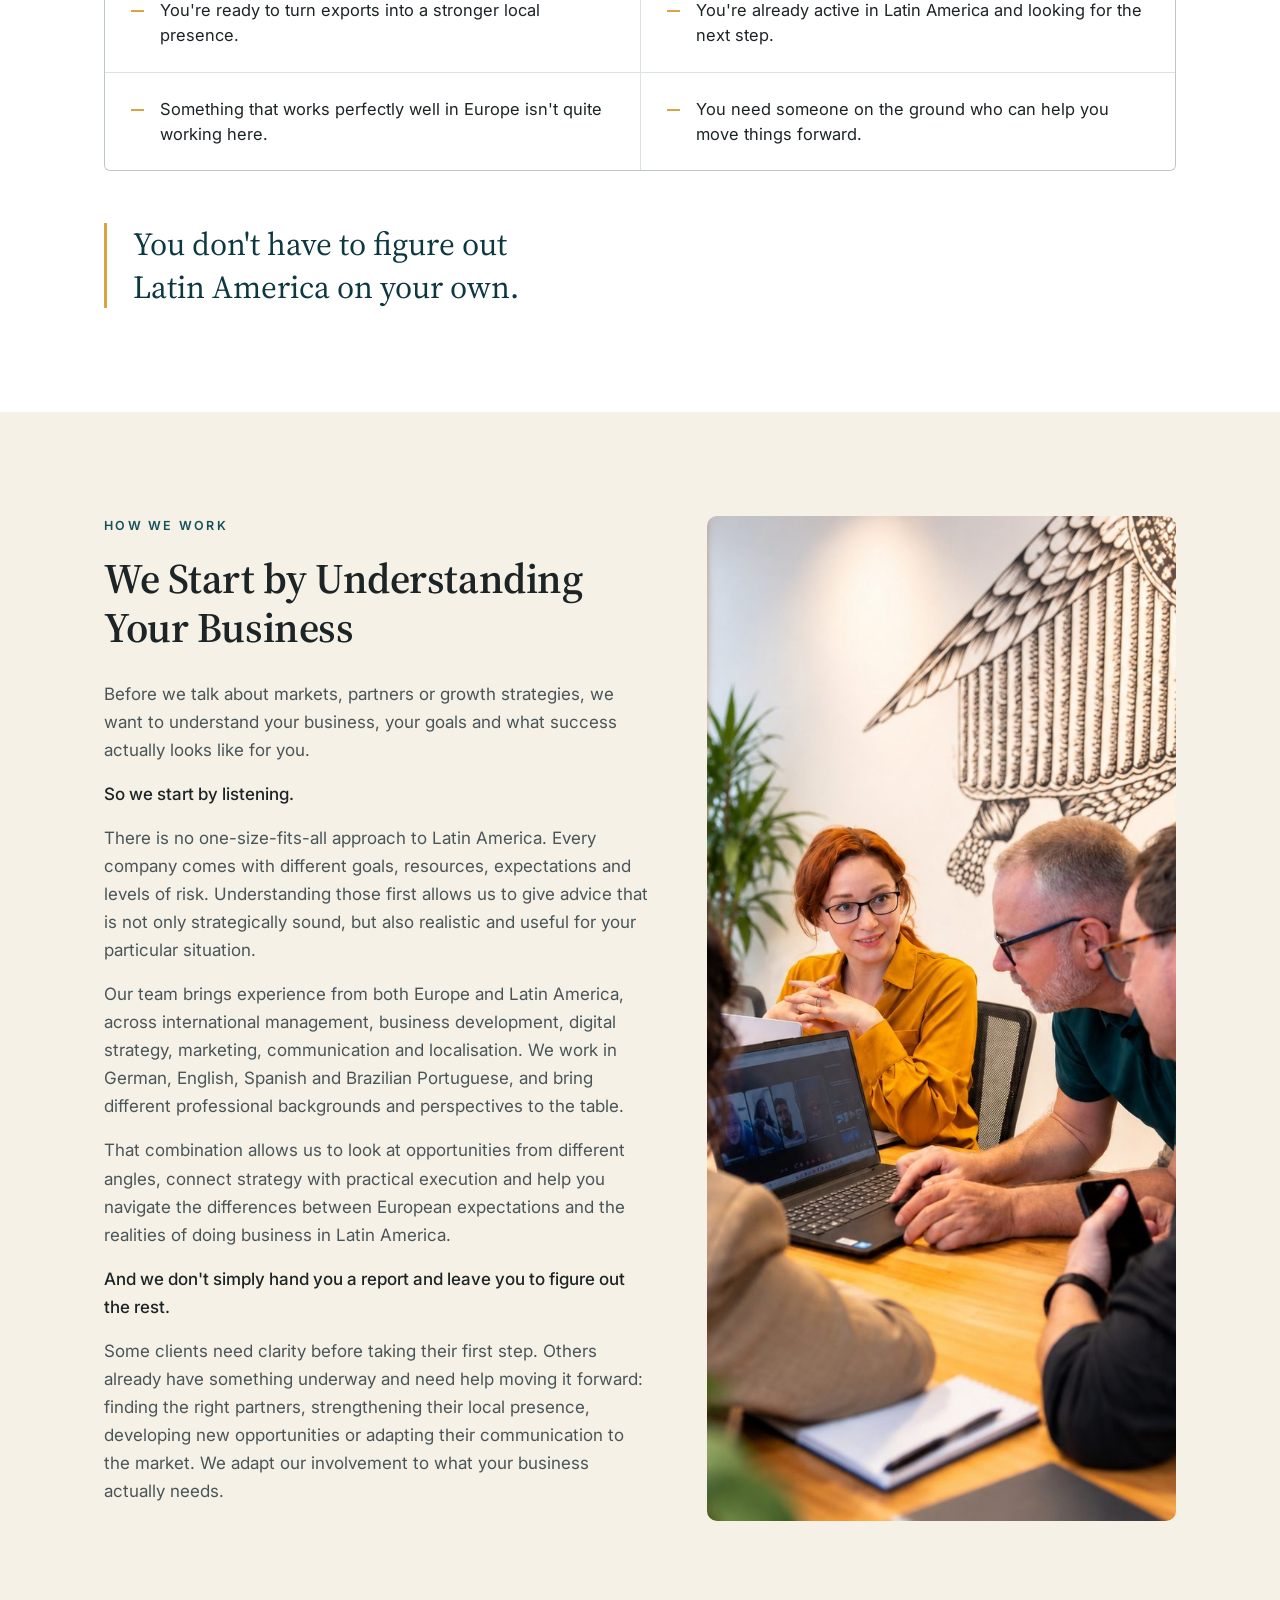
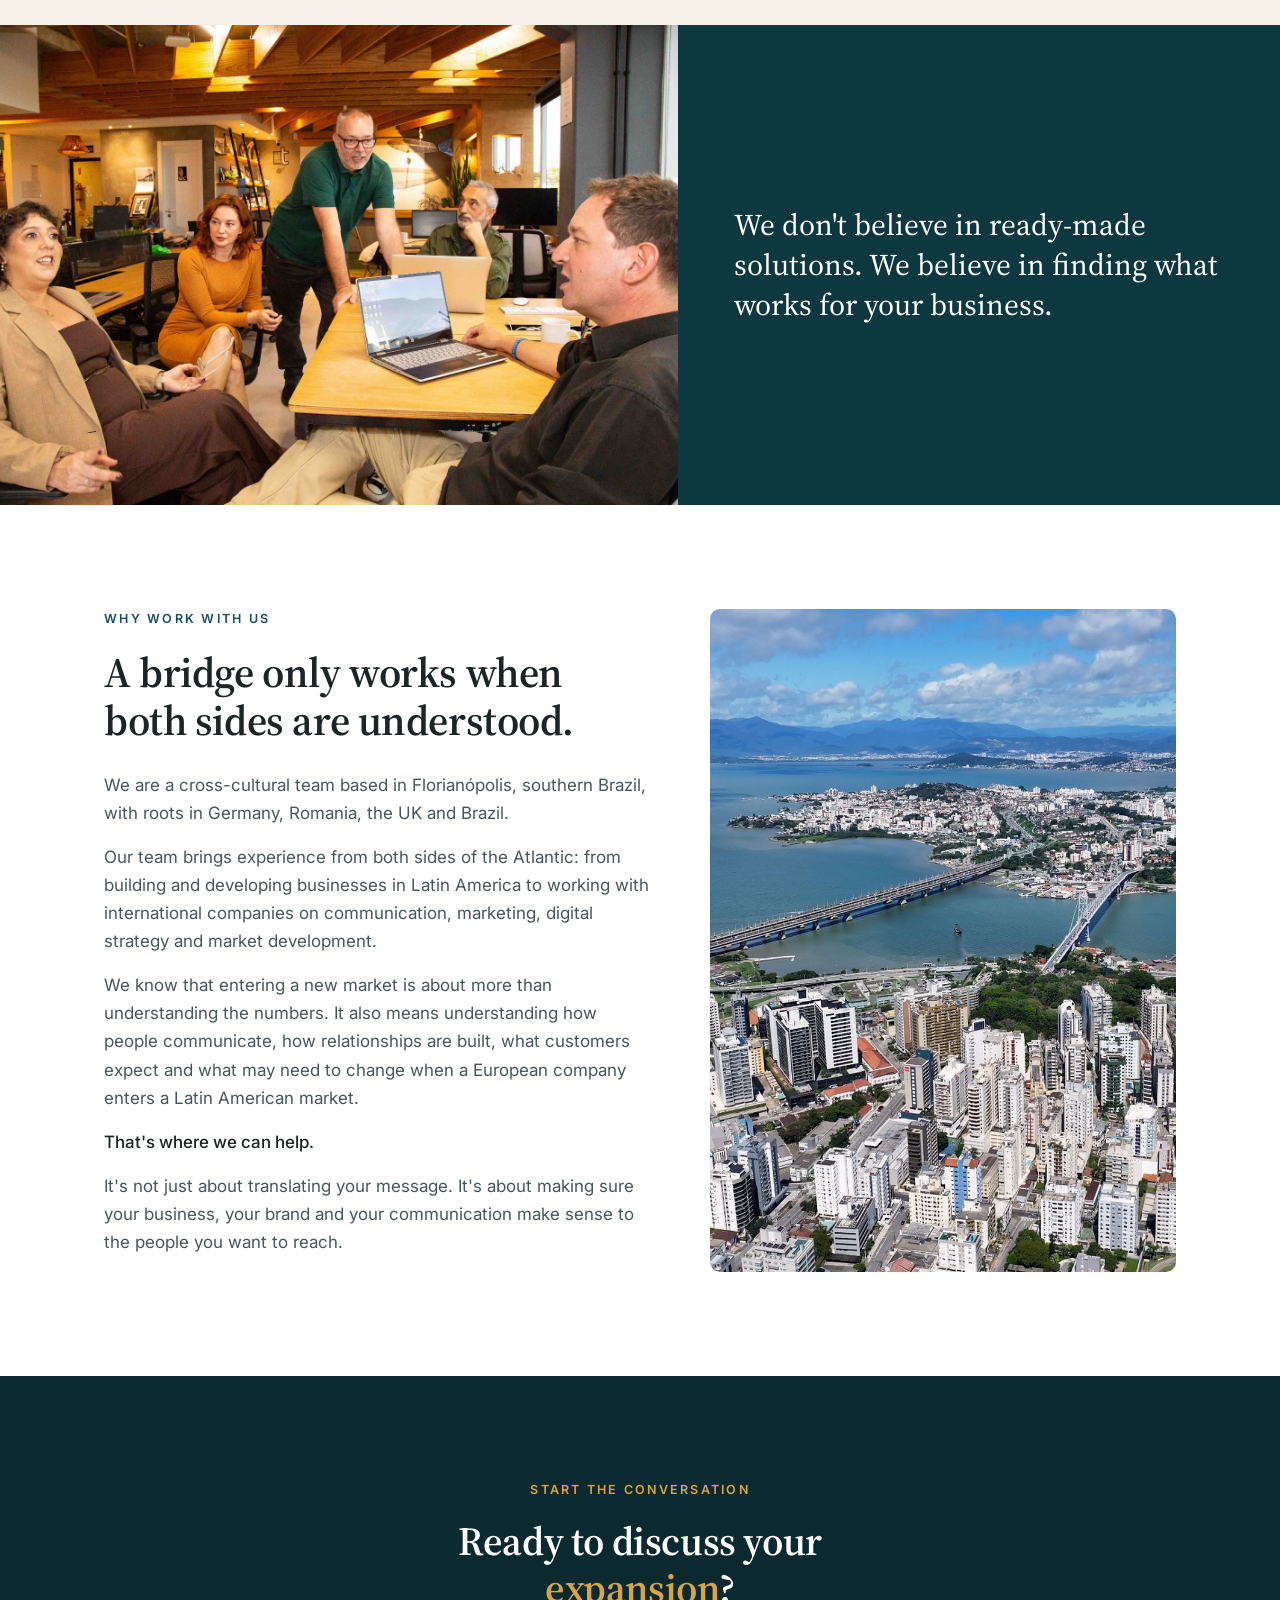
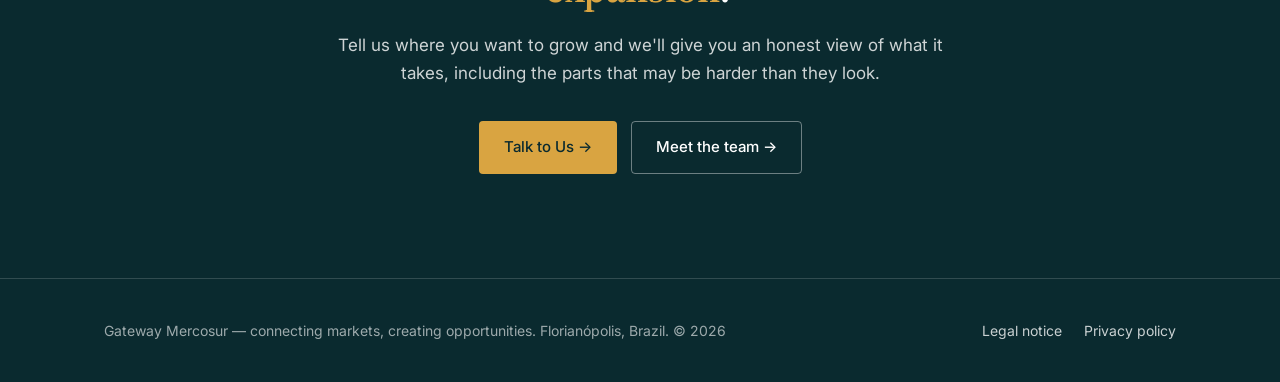
==== commit 62f512e8: "Add Legal Notice and Privacy Policy pages - New legal-notice.html and privacy-policy.html with a sha" ====
--- a/about.html
+++ b/about.html
@@ -139,7 +139,10 @@
 </section>
 
 <footer>
-  <div class="wrap">Gateway Mercosur &mdash; connecting markets, creating opportunities. Florian&oacute;polis, Brazil. &copy; 2026</div>
+  <div class="wrap">
+    <span>Gateway Mercosur &mdash; connecting markets, creating opportunities. Florian&oacute;polis, Brazil. &copy; 2026</span>
+    <span class="footer-links"><a href="legal-notice.html">Legal notice</a><a href="privacy-policy.html">Privacy policy</a></span>
+  </div>
 </footer>
 
 <script src="assets/js/nav.js"></script>
--- a/assets/css/about.css
+++ b/assets/css/about.css
@@ -102,6 +102,10 @@
 .cta .actions{display:flex;gap:14px;justify-content:center;flex-wrap:wrap;margin-top:34px}
 
 footer{background:var(--petrol-900);color:rgba(255,255,255,.6);border-top:1px solid var(--line-dark);padding:40px 0;font-size:14px}
+footer .wrap{display:flex;justify-content:space-between;align-items:center;gap:12px 28px;flex-wrap:wrap}
+footer .footer-links{display:flex;gap:22px;flex-wrap:wrap}
+footer a{color:rgba(255,255,255,.78);text-decoration:none}
+footer a:hover{color:#fff;text-decoration:underline;text-underline-offset:3px}
 
 @media(max-width:900px){
   section[id],header[id],div[id]{scroll-margin-top:92px}
